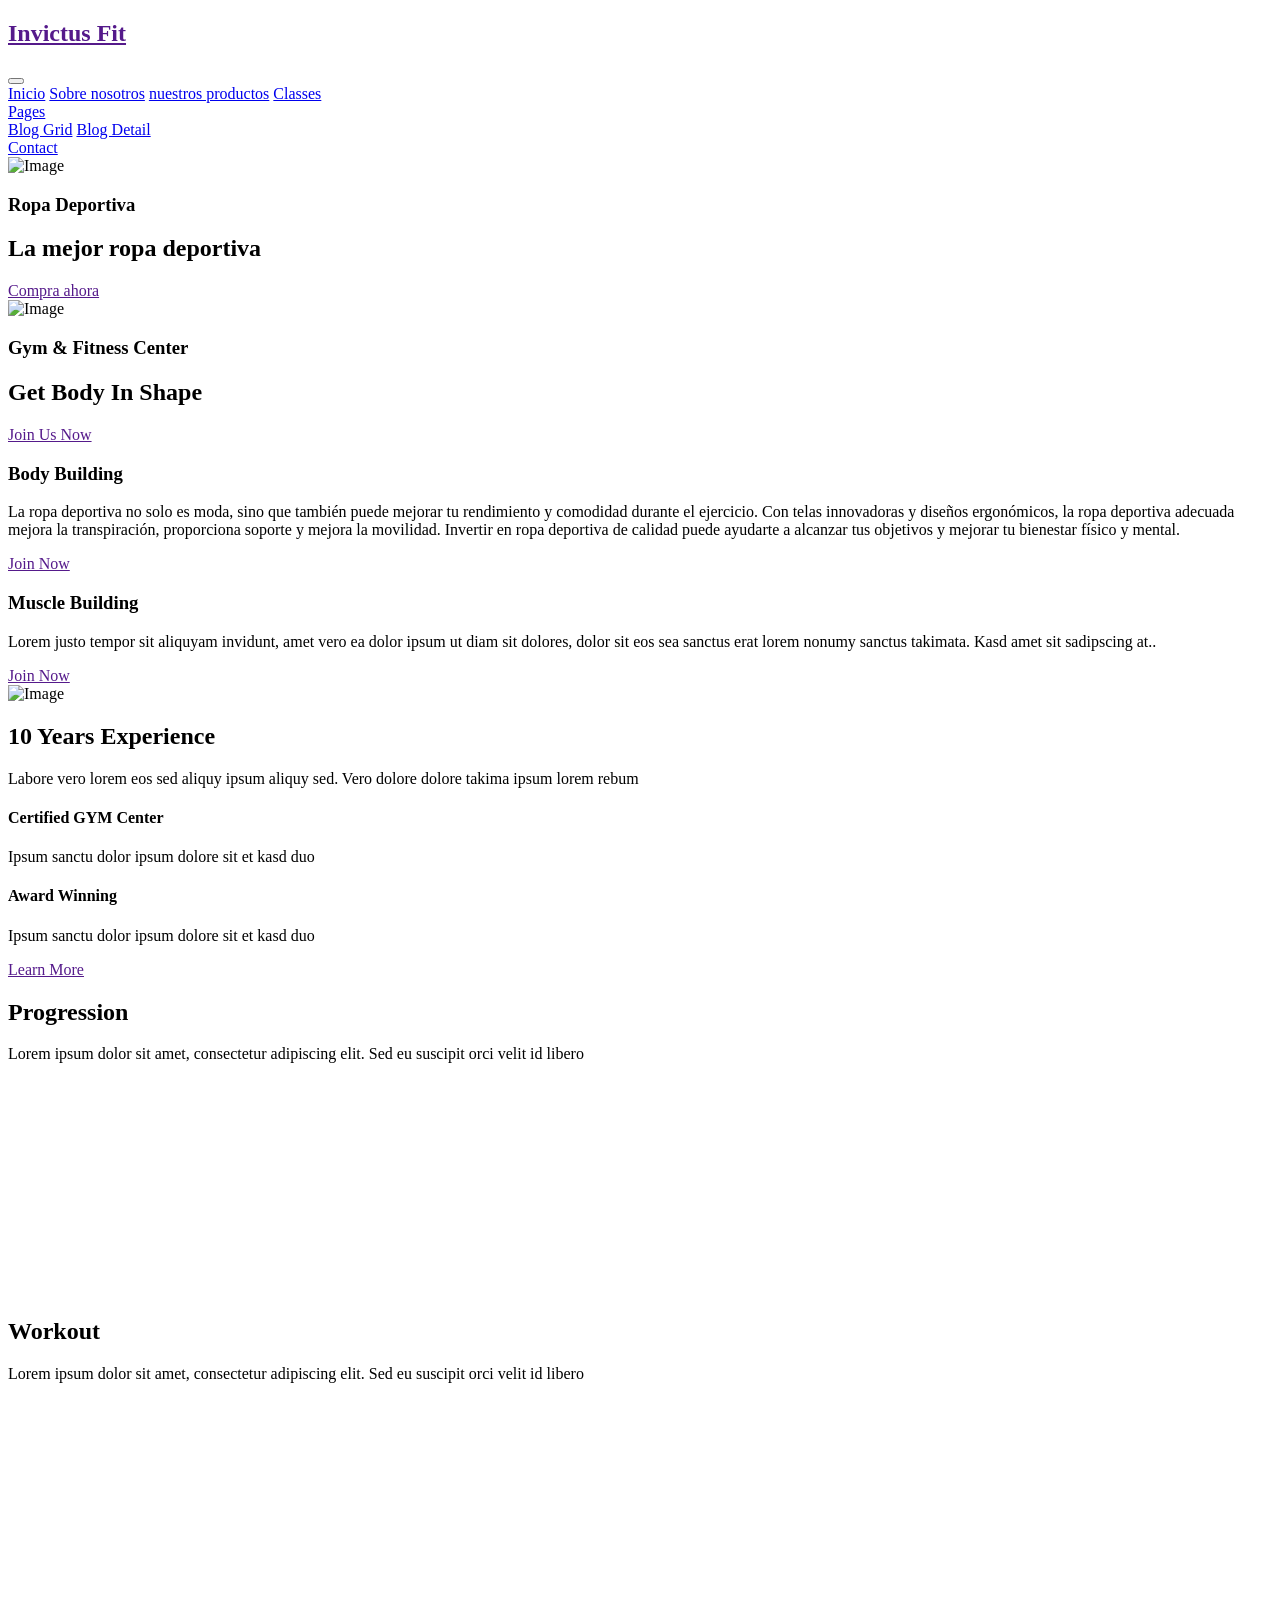
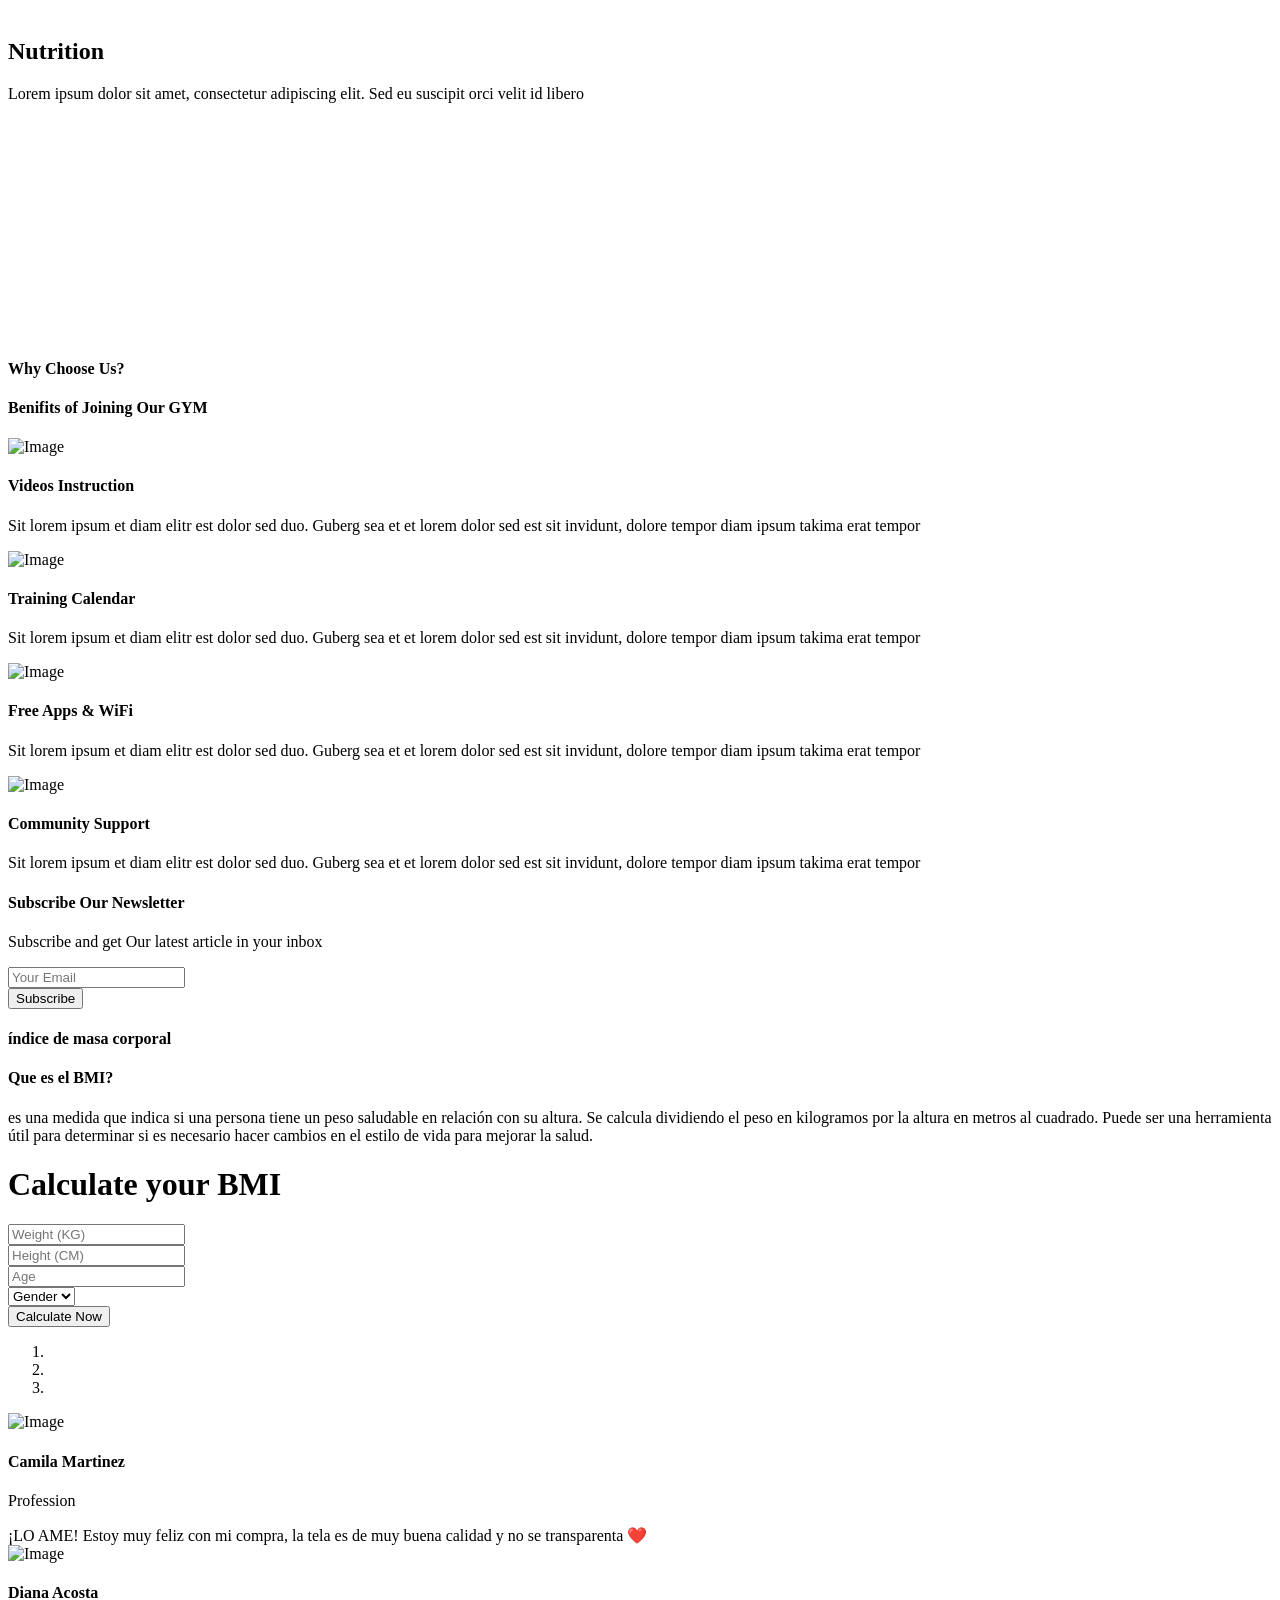
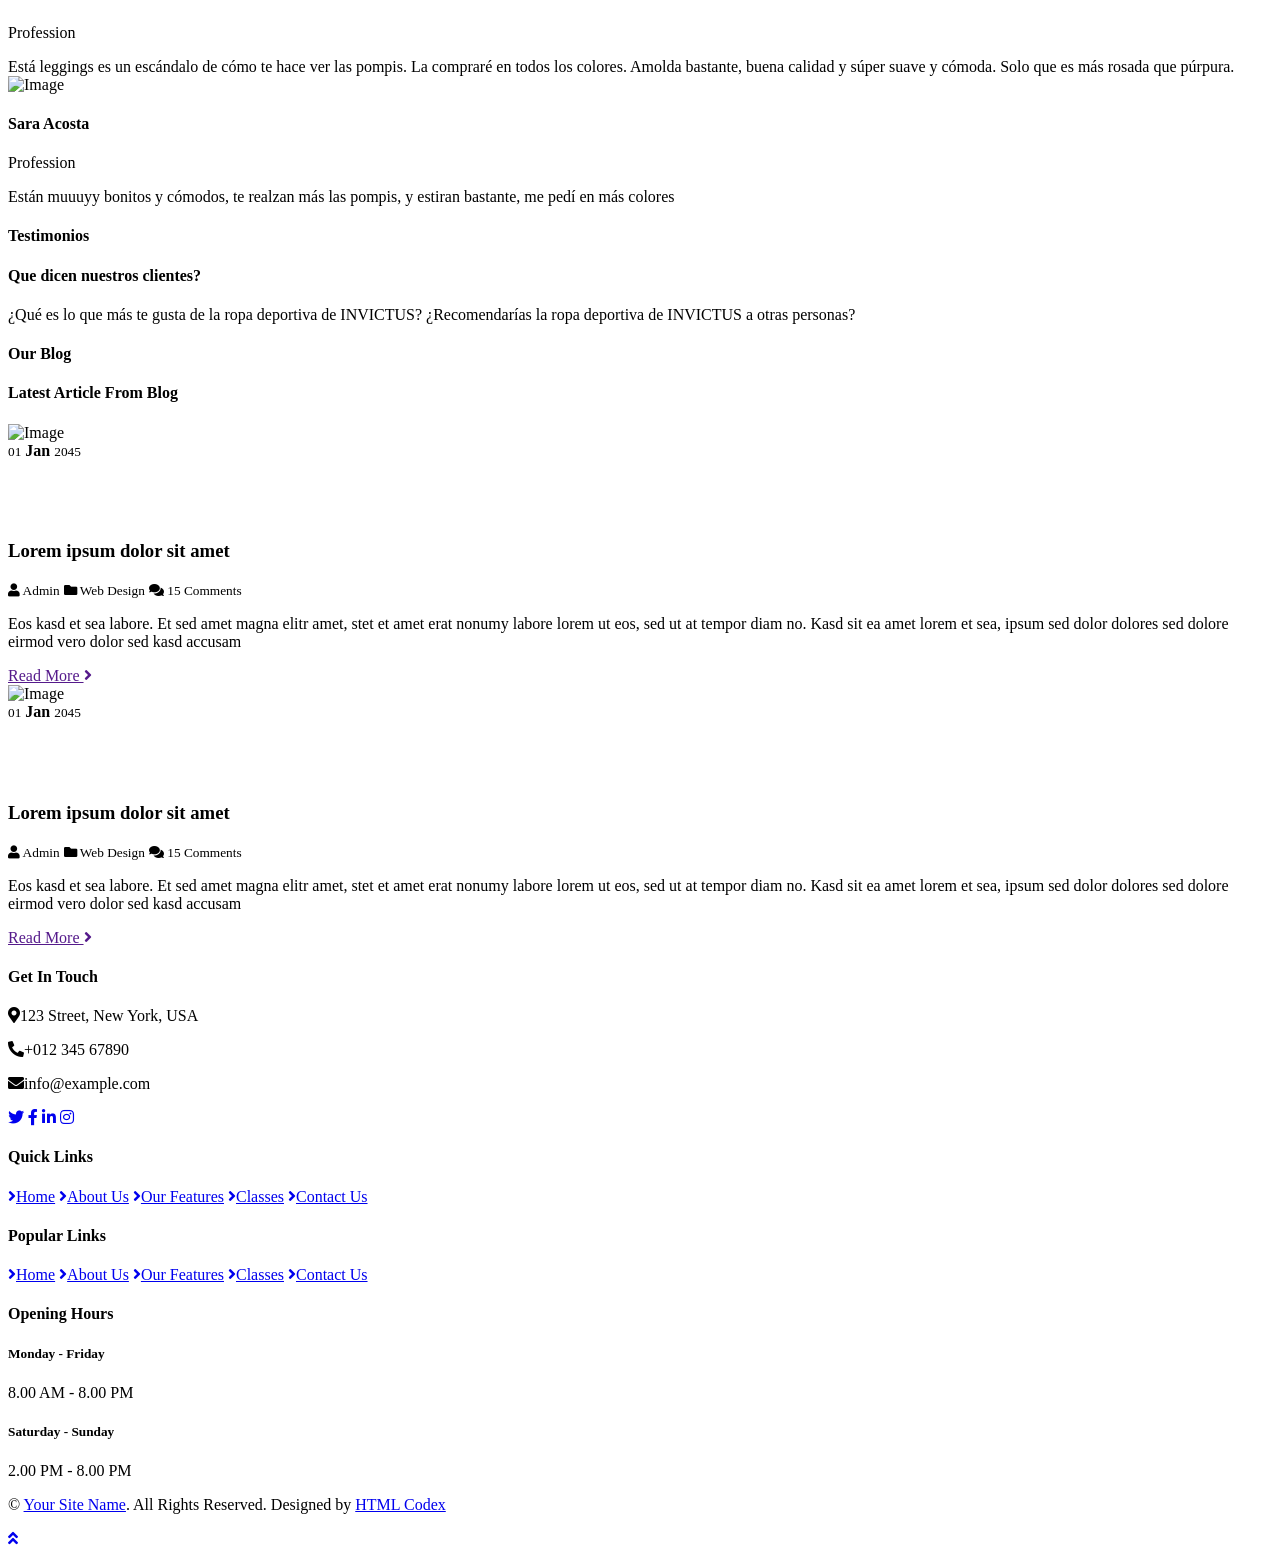
==== index.html @ 7966ccac "Add files via upload" ====
<!DOCTYPE html>
<html lang="en">

<head>
    <meta charset="utf-8">
    <title>Invictus  - Ropa deportiva</title>
    <meta content="width=device-width, initial-scale=1.0" name="viewport">
    <meta content="Free Website Template" name="keywords">
    <meta content="Free Website Template" name="description">

    <!-- Favicon -->
    <link href="img/favicon.ico" rel="icon">

    <!-- Font Awesome -->
    <link href="https://cdnjs.cloudflare.com/ajax/libs/font-awesome/5.10.0/css/all.min.css" rel="stylesheet">

    <!-- Flaticon Font -->
    <link href="lib/flaticon/font/flaticon.css" rel="stylesheet">

    <!-- Customized Bootstrap Stylesheet -->
    <link href="css/style.min.css" rel="stylesheet">
</head>

<body class="bg-white">
    <!-- Navbar Start -->
    <div class="container-fluid p-0 nav-bar">
        <nav class="navbar navbar-expand-lg bg-none navbar-dark py-3">
            <a href="" class="navbar-brand">
                <h1 class="m-0 display-4 font-weight-bold text-uppercase text-white">Invictus Fit</h1>
            </a>
            <button type="button" class="navbar-toggler" data-toggle="collapse" data-target="#navbarCollapse">
                <span class="navbar-toggler-icon"></span>
            </button>
            <div class="collapse navbar-collapse justify-content-between" id="navbarCollapse">
                <div class="navbar-nav ml-auto p-4 bg-secondary">
                    <a href="index.html" class="nav-item nav-link active">Inicio</a>
                    <a href="about.html" class="nav-item nav-link">Sobre nosotros</a>
                    <a href="feature.html" class="nav-item nav-link">nuestros productos</a>
                    <a href="class.html" class="nav-item nav-link">Classes</a>
                    <div class="nav-item dropdown">
                        <a href="#" class="nav-link dropdown-toggle" data-toggle="dropdown">Pages</a>
                        <div class="dropdown-menu text-capitalize">
                            <a href="blog.html" class="dropdown-item">Blog Grid</a>
                            <a href="single.html" class="dropdown-item">Blog Detail</a>
                        </div>
                    </div>
                    <a href="contact.html" class="nav-item nav-link">Contact</a>
                </div>
            </div>
        </nav>
    </div>
    <!-- Navbar End -->

    <!-- Carousel Start -->
    <div class="container-fluid p-0">
        <div id="blog-carousel" class="carousel slide" data-ride="carousel">
            <div class="carousel-inner">
                <div class="carousel-item active">
                    <img class="w-100" src="img/carousel-1.jpg" alt="Image">
                    <div class="carousel-caption d-flex flex-column align-items-center justify-content-center">
                        <h3 class="text-primary text-capitalize m-0">Ropa Deportiva</h3>
                        <h2 class="display-2 m-0 mt-2 mt-md-4 text-white font-weight-bold text-capitalize">La mejor ropa deportiva</h2>
                        <a href="" class="btn btn-lg btn-outline-light mt-3 mt-md-5 py-md-3 px-md-5">Compra ahora</a>
                    </div>
                </div>
                <div class="carousel-item">
                    <img class="w-100" src="img/carousel-2.jpg" alt="Image">
                    <div class="carousel-caption d-flex flex-column align-items-center justify-content-center">
                        <h3 class="text-primary text-capitalize m-0">Gym & Fitness Center</h3>
                        <h2 class="display-2 m-0 mt-2 mt-md-4 text-white font-weight-bold text-capitalize">Get Body In Shape</h2>
                        <a href="" class="btn btn-lg btn-outline-light mt-3 mt-md-5 py-md-3 px-md-5">Join Us Now</a>
                    </div>
                </div>
            </div>
            <a class="carousel-control-prev" href="#blog-carousel" data-slide="prev">
                <span class="carousel-control-prev-icon"></span>
            </a>
            <a class="carousel-control-next" href="#blog-carousel" data-slide="next">
                <span class="carousel-control-next-icon"></span>
            </a>
        </div>
    </div>
    <!-- Carousel End -->


    <!-- Gym Class Start -->
    <div class="container gym-class mb-5">
        <div class="row px-3">
            <div class="col-md-6 p-0">
                <div class="gym-class-box d-flex flex-column align-items-end justify-content-center bg-primary text-right text-white py-5 px-5">
                    <i class="flaticon-six-pack"></i>
                    <h3 class="display-4 mb-3 text-white font-weight-bold">Body Building</h3>
                    <p>
                        La ropa deportiva no solo es moda, sino que también puede mejorar tu rendimiento y comodidad durante el ejercicio. Con telas innovadoras y diseños ergonómicos, la ropa deportiva adecuada mejora la transpiración, proporciona soporte y mejora la movilidad. Invertir en ropa deportiva de calidad puede ayudarte a alcanzar tus objetivos y mejorar tu bienestar físico y mental.
                    </p>
                    <a href="" class="btn btn-lg btn-outline-light mt-4 px-4">Join Now</a>
                </div>
            </div>
            <div class="col-md-6 p-0">
                <div class="gym-class-box d-flex flex-column align-items-start justify-content-center bg-secondary text-left text-white py-5 px-5">
                    <i class="flaticon-bodybuilding"></i>
                    <h3 class="display-4 mb-3 text-white font-weight-bold">Muscle Building</h3>
                    <p>
                        Lorem justo tempor sit aliquyam invidunt, amet vero ea dolor ipsum ut diam sit dolores, dolor
                        sit eos sea sanctus erat lorem nonumy sanctus takimata. Kasd amet sit sadipscing at..
                    </p>
                    <a href="" class="btn btn-lg btn-outline-light mt-4 px-4">Join Now</a>
                </div>
            </div>
        </div>
    </div>
    <!-- Gym Class End -->


    <!-- About Start -->
    <div class="container py-5">
        <div class="row align-items-center">
            <div class="col-lg-6">
                <img class="img-fluid mb-4 mb-lg-0" src="img/about.jpg" alt="Image">
            </div>
            <div class="col-lg-6">
                <h2 class="display-4 font-weight-bold mb-4">10 Years Experience</h2>
                <p>Labore vero lorem eos sed aliquy ipsum aliquy sed. Vero dolore dolore takima ipsum lorem rebum</p>
                <div class="row py-2">
                    <div class="col-sm-6">
                        <i class="flaticon-barbell display-2 text-primary"></i>
                        <h4 class="font-weight-bold">Certified GYM Center</h4>
                        <p>Ipsum sanctu dolor ipsum dolore sit et kasd duo</p>
                    </div>
                    <div class="col-sm-6">
                        <i class="flaticon-medal display-2 text-primary"></i>
                        <h4 class="font-weight-bold">Award Winning</h4>
                        <p>Ipsum sanctu dolor ipsum dolore sit et kasd duo</p>
                    </div>
                </div>
                <a href="" class="btn btn-lg px-4 btn-outline-primary">Learn More</a>
            </div>
        </div>
    </div>
    <!-- About End -->


    <!-- Features Start -->
    <div class="container-fluid my-5">
        <div class="row">
            <div class="col-lg-4 p-0">
                <div class="d-flex align-items-center bg-secondary text-white px-5" style="min-height: 300px;">
                    <i class="flaticon-training display-3 text-primary mr-3"></i>
                    <div class="">
                        <h2 class="text-white mb-3">Progression</h2>
                        <p>Lorem ipsum dolor sit amet, consectetur adipiscing elit. Sed eu suscipit orci velit id libero
                        </p>
                    </div>
                </div>
            </div>
            <div class="col-lg-4 p-0">
                <div class="d-flex align-items-center bg-primary text-white px-5" style="min-height: 300px;">
                    <i class="flaticon-weightlifting display-3 text-secondary mr-3"></i>
                    <div class="">
                        <h2 class="text-white mb-3">Workout</h2>
                        <p>Lorem ipsum dolor sit amet, consectetur adipiscing elit. Sed eu suscipit orci velit id libero
                        </p>
                    </div>
                </div>
            </div>
            <div class="col-lg-4 p-0">
                <div class="d-flex align-items-center bg-secondary text-white px-5" style="min-height: 300px;">
                    <i class="flaticon-treadmill display-3 text-primary mr-3"></i>
                    <div class="">
                        <h2 class="text-white mb-3">Nutrition</h2>
                        <p>Lorem ipsum dolor sit amet, consectetur adipiscing elit. Sed eu suscipit orci velit id libero
                        </p>
                    </div>
                </div>
            </div>
        </div>
    </div>
    <!-- Features End -->


    <!-- GYM Feature Start -->
    <div class="container feature pt-5">
        <div class="d-flex flex-column text-center mb-5">
            <h4 class="text-primary font-weight-bold">Why Choose Us?</h4>
            <h4 class="display-4 font-weight-bold">Benifits of Joining Our GYM</h4>
        </div>
        <div class="row">
            <div class="col-md-6 mb-5">
                <div class="row align-items-center">
                    <div class="col-sm-5">
                        <img class="img-fluid mb-3 mb-sm-0" src="img/feature-1.jpg" alt="Image">
                        <i class="flaticon-barbell"></i>
                    </div>
                    <div class="col-sm-7">
                        <h4 class="font-weight-bold">Videos Instruction</h4>
                        <p>Sit lorem ipsum et diam elitr est dolor sed duo. Guberg sea et et lorem dolor sed est sit invidunt, dolore tempor diam ipsum takima  erat tempor</p>
                    </div>
                </div>
            </div>
            <div class="col-md-6 mb-5">
                <div class="row align-items-center">
                    <div class="col-sm-5">
                        <img class="img-fluid mb-3 mb-sm-0" src="img/feature-2.jpg" alt="Image">
                        <i class="flaticon-training"></i>
                    </div>
                    <div class="col-sm-7">
                        <h4 class="font-weight-bold">Training Calendar</h4>
                        <p>Sit lorem ipsum et diam elitr est dolor sed duo. Guberg sea et et lorem dolor sed est sit invidunt, dolore tempor diam ipsum takima  erat tempor</p>
                    </div>
                </div>
            </div>
            <div class="col-md-6 mb-5">
                <div class="row align-items-center">
                    <div class="col-sm-5">
                        <img class="img-fluid mb-3 mb-sm-0" src="img/feature-3.jpg" alt="Image">
                        <i class="flaticon-trends"></i>
                    </div>
                    <div class="col-sm-7">
                        <h4 class="font-weight-bold">Free Apps & WiFi</h4>
                        <p>Sit lorem ipsum et diam elitr est dolor sed duo. Guberg sea et et lorem dolor sed est sit invidunt, dolore tempor diam ipsum takima  erat tempor</p>
                    </div>
                </div>
            </div>
            <div class="col-md-6 mb-5">
                <div class="row align-items-center">
                    <div class="col-sm-5">
                        <img class="img-fluid mb-3 mb-sm-0" src="img/feature-4.jpg" alt="Image">
                        <i class="flaticon-support"></i>
                    </div>
                    <div class="col-sm-7">
                        <h4 class="font-weight-bold">Community Support</h4>
                        <p>Sit lorem ipsum et diam elitr est dolor sed duo. Guberg sea et et lorem dolor sed est sit invidunt, dolore tempor diam ipsum takima  erat tempor</p>
                    </div>
                </div>
            </div>
        </div>
    </div>
    <!-- GYM Feature End -->


    <!-- Subscribe Start -->
    <div class="subscribe container-fluid my-5 py-5 text-center">
        <h4 class="display-4 text-white font-weight-bold mt-5 mb-3">Subscribe Our Newsletter</h4>
        <p class="text-white mb-4">Subscribe and get Our latest article in your inbox</p>
        <form class="form-inline justify-content-center mb-5">
            <div class="input-group">
                <input type="text" class="form-control-lg" placeholder="Your Email">
                <div class="input-group-append">
                    <button class="btn btn-primary" type="submit">Subscribe</button>
                </div>
            </div>
        </form>
    </div>
    <!-- Subscribe End -->

    <!-- BMI Calculation Start -->
    <div class="container-fluid position-relative bmi my-5">
        <div class="container">
            <div class="row px-3 align-items-center">
                <div class="col-md-6">
                    <div class="pr-md-3 d-none d-md-block">
                        <h4 class="text-primary">índice de masa corporal</h4>
                        <h4 class="display-4 text-white font-weight-bold mb-4">Que es el BMI?</h4>
                        <p class="m-0 text-white">es una medida que indica si una persona tiene un peso saludable en relación con su altura. Se calcula dividiendo el peso en kilogramos por la altura en metros al cuadrado. Puede ser una herramienta útil para determinar si es necesario hacer cambios en el estilo de vida para mejorar la salud.</p>
                    </div>
                </div>
                <div class="col-md-6 bg-secondary py-5">
                    <div class="py-5 px-3">
                        <h1 class="mb-4 text-white">Calculate your BMI</h1>
                        <form>
                            <div class="form-row">
                                <div class="col form-group">
                                    <input type="text" class="form-control form-control-lg bg-dark text-white" placeholder="Weight (KG)">
                                </div>
                                <div class="col form-group">
                                    <input type="text" class="form-control form-control-lg bg-dark text-white" placeholder="Height (CM)">
                                </div>
                            </div>
                            <div class="form-row">
                                <div class="col form-group">
                                    <input type="text" class="form-control form-control-lg bg-dark text-white" placeholder="Age">
                                </div>
                                <div class="col form-group">
                                    <select class="custom-select custom-select-lg bg-dark text-muted">
                                        <option>Gender</option>
                                        <option>Mal</option>
                                        <option>Female</option>
                                    </select>
                                </div>
                            </div>
                            <div class="form-row">
                                <div class="col">
                                    <input type="button" class="btn btn-lg btn-block btn-dark border-light"
                                        value="Calculate Now">
                                </div>
                            </div>
                        </form>
                    </div>
                </div>
            </div>
        </div>
    </div>
    <!-- BMI Calculation End -->

    <!-- Testimonial Start -->
    <div class="container-fluid position-relative testimonial my-5">
        <div class="container">
            <div class="row px-3 align-items-center">
                <div class="col-md-6 bg-secondary">
                    <div class="d-flex align-items-center px-3" style="min-height: 450px;">
                        <div id="carouselId" class="carousel slide" data-ride="carousel">
                            <ol class="carousel-indicators">
                                <li data-target="#carouselId" data-slide-to="0" class="active"></li>
                                <li data-target="#carouselId" data-slide-to="1"></li>
                                <li data-target="#carouselId" data-slide-to="2"></li>
                            </ol>
                            <div class="carousel-inner" role="listbox">
                                <div class="carousel-item active">
                                    <div class="d-flex align-items-center mb-4 text-white">
                                        <img width="80" height="80" class="rounded-circle bg-dark p-2" src="img/testimonial-1.jpg" alt="Image">
                                        <div class="pl-4">
                                            <h4 class="text-primary">Camila Martinez</h4>
                                            <p class="m-0">Profession</p>
                                        </div>
                                    </div>
                                    <div class="testimonial-text position-relative border bg-dark text-white mb-5 p-4">
                                        ¡LO AME! Estoy muy feliz con mi compra, la tela es de muy buena calidad y no se transparenta ❤️
                                    </div>
                                </div>
                                <div class="carousel-item">
                                    <div class="d-flex align-items-center mb-4 text-white">
                                        <img width="80" height="80" class="rounded-circle bg-dark p-2" src="img/testimonial-2.jpg" alt="Image">
                                        <div class="pl-4">
                                            <h4 class="text-primary">Diana Acosta</h4>
                                            <p class="m-0">Profession</p>
                                        </div>
                                    </div>
                                    <div class="testimonial-text position-relative border bg-dark text-white mb-5 p-4">
                                        Está leggings es un escándalo de cómo te hace ver las pompis. La compraré en todos los colores. Amolda bastante, buena calidad y súper suave y cómoda. Solo que es más rosada que púrpura.                                    </div>
                                </div>
                                <div class="carousel-item">
                                    <div class="d-flex align-items-center mb-4 text-white">
                                        <img width="80" height="80" class="rounded-circle bg-dark p-2" src="img/testimonial-3.jpg" alt="Image">
                                        <div class="pl-4">
                                            <h4 class="text-primary">Sara Acosta</h4>
                                            <p class="m-0">Profession</p>
                                        </div>
                                    </div>
                                    <div class="testimonial-text position-relative border bg-dark text-white mb-5 p-4">
                                        Están muuuyy bonitos y cómodos, te realzan más las pompis, y estiran bastante, me pedí en más colores                                    </div>
                                </div>
                            </div>
                        </div>
                    </div>
                </div>
                <div class="col-md-6">
                    <div class="pl-md-3 d-none d-md-block">
                        <h4 class="text-primary">Testimonios</h4>
                        <h4 class="display-4 mb-4 text-white font-weight-bold">Que dicen nuestros clientes?</h4>
                        <p class="m-0 text-white">¿Qué es lo que más te gusta de la ropa deportiva de INVICTUS?
                            ¿Recomendarías la ropa deportiva de INVICTUS a otras personas? </p>
                    </div>
                </div>
            </div>
        </div>
    </div>
    <!-- Testimonial End -->


    <!-- Blog Start -->
    <div class="container pt-5">
        <div class="d-flex flex-column text-center mb-5">
            <h4 class="text-primary font-weight-bold">Our Blog</h4>
            <h4 class="display-4 font-weight-bold">Latest Article From Blog</h4>
        </div>
        <div class="row">
            <div class="col-lg-6 mb-5 blog-item">
                <img class="img-fluid mb-4" src="img/blog-1.jpg" alt="Image">
                <div class="d-flex align-items-center mb-4">
                    <div class="d-flex flex-column align-items-center justify-content-center rounded-circle bg-primary text-white" style="width: 80px; height: 80px;">
                        <small>01</small>
                        <strong class="text-uppercase m-0 text-white">Jan</strong>
                        <small>2045</small>
                    </div>
                    <div class="pl-3">
                        <h3 class="font-weight-bold">Lorem ipsum dolor sit amet</h3>
                        <div class="d-flex">
                            <small class="mr-2 text-muted"><i class="fa fa-user"></i> Admin</small>
                            <small class="mr-2 text-muted"><i class="fa fa-folder"></i> Web Design</small>
                            <small class="mr-2 text-muted"><i class="fa fa-comments"></i> 15 Comments</small>
                        </div>
                    </div>
                </div>
                <p>Eos kasd et sea labore. Et sed amet magna elitr amet, stet et amet erat nonumy labore lorem ut eos, sed ut at tempor diam no. Kasd sit ea amet lorem et sea, ipsum sed dolor dolores sed dolore eirmod vero dolor sed kasd accusam</p>
                <a class="btn btn-outline-primary mt-2 px-3" href="">Read More <i class="fa fa-angle-right"></i></a>
            </div>
            <div class="col-lg-6 mb-5 blog-item">
                <img class="img-fluid mb-4" src="img/blog-2.jpg" alt="Image">
                <div class="d-flex align-items-center mb-4">
                    <div class="d-flex flex-column align-items-center justify-content-center rounded-circle bg-primary text-white" style="width: 80px; height: 80px;">
                        <small>01</small>
                        <strong class="text-uppercase m-0 text-white">Jan</strong>
                        <small>2045</small>
                    </div>
                    <div class="pl-3">
                        <h3 class="font-weight-bold">Lorem ipsum dolor sit amet</h3>
                        <div class="d-flex">
                            <small class="mr-2 text-muted"><i class="fa fa-user"></i> Admin</small>
                            <small class="mr-2 text-muted"><i class="fa fa-folder"></i> Web Design</small>
                            <small class="mr-2 text-muted"><i class="fa fa-comments"></i> 15 Comments</small>
                        </div>
                    </div>
                </div>
                <p>Eos kasd et sea labore. Et sed amet magna elitr amet, stet et amet erat nonumy labore lorem ut eos, sed ut at tempor diam no. Kasd sit ea amet lorem et sea, ipsum sed dolor dolores sed dolore eirmod vero dolor sed kasd accusam</p>
                <a class="btn btn-outline-primary mt-2 px-3" href="">Read More <i class="fa fa-angle-right"></i></a>
            </div>
        </div>
    </div>
    <!-- Blog End -->


    <!-- Footer Start -->
    <div class="footer container-fluid mt-5 py-5 px-sm-3 px-md-5 text-white">
        <div class="row pt-5">
            <div class="col-lg-3 col-md-6 mb-5">
                <h4 class="text-primary mb-4">Get In Touch</h4>
                <p><i class="fa fa-map-marker-alt mr-2"></i>123 Street, New York, USA</p>
                <p><i class="fa fa-phone-alt mr-2"></i>+012 345 67890</p>
                <p><i class="fa fa-envelope mr-2"></i>info@example.com</p>
                <div class="d-flex justify-content-start mt-4">
                    <a class="btn btn-outline-light rounded-circle text-center mr-2 px-0" style="width: 40px; height: 40px;" href="#"><i class="fab fa-twitter"></i></a>
                    <a class="btn btn-outline-light rounded-circle text-center mr-2 px-0" style="width: 40px; height: 40px;" href="#"><i class="fab fa-facebook-f"></i></a>
                    <a class="btn btn-outline-light rounded-circle text-center mr-2 px-0" style="width: 40px; height: 40px;" href="#"><i class="fab fa-linkedin-in"></i></a>
                    <a class="btn btn-outline-light rounded-circle text-center mr-2 px-0" style="width: 40px; height: 40px;" href="#"><i class="fab fa-instagram"></i></a>
                </div>
            </div>
            <div class="col-lg-3 col-md-6 mb-5">
                <h4 class="text-primary mb-4">Quick Links</h4>
                <div class="d-flex flex-column justify-content-start">
                    <a class="text-white mb-2" href="#"><i class="fa fa-angle-right mr-2"></i>Home</a>
                    <a class="text-white mb-2" href="#"><i class="fa fa-angle-right mr-2"></i>About Us</a>
                    <a class="text-white mb-2" href="#"><i class="fa fa-angle-right mr-2"></i>Our Features</a>
                    <a class="text-white mb-2" href="#"><i class="fa fa-angle-right mr-2"></i>Classes</a>
                    <a class="text-white" href="#"><i class="fa fa-angle-right mr-2"></i>Contact Us</a>
                </div>
            </div>
            <div class="col-lg-3 col-md-6 mb-5">
                <h4 class="text-primary mb-4">Popular Links</h4>
                <div class="d-flex flex-column justify-content-start">
                    <a class="text-white mb-2" href="#"><i class="fa fa-angle-right mr-2"></i>Home</a>
                    <a class="text-white mb-2" href="#"><i class="fa fa-angle-right mr-2"></i>About Us</a>
                    <a class="text-white mb-2" href="#"><i class="fa fa-angle-right mr-2"></i>Our Features</a>
                    <a class="text-white mb-2" href="#"><i class="fa fa-angle-right mr-2"></i>Classes</a>
                    <a class="text-white" href="#"><i class="fa fa-angle-right mr-2"></i>Contact Us</a>
                </div>
            </div>
            <div class="col-lg-3 col-md-6 mb-5">
                <h4 class="text-primary mb-4">Opening Hours</h4>
                <h5 class="text-white">Monday - Friday</h5>
                <p>8.00 AM - 8.00 PM</p>
                <h5 class="text-white">Saturday - Sunday</h5>
                <p>2.00 PM - 8.00 PM</p>
            </div>
        </div>
        <div class="container border-top border-dark pt-5">
            <p class="m-0 text-center text-white">
                &copy; <a class="text-white font-weight-bold" href="#">Your Site Name</a>. All Rights Reserved. Designed by
                <a class="text-white font-weight-bold" href="https://htmlcodex.com">HTML Codex</a>
            </p>
        </div>
    </div>
    <!-- Footer End -->


    <!-- Back to Top -->
    <a href="#" class="btn btn-outline-primary back-to-top"><i class="fa fa-angle-double-up"></i></a>


    <!-- JavaScript Libraries -->
    <script src="https://code.jquery.com/jquery-3.4.1.min.js"></script>
    <script src="https://stackpath.bootstrapcdn.com/bootstrap/4.4.1/js/bootstrap.bundle.min.js"></script>
    <script src="lib/easing/easing.min.js"></script>
    <script src="lib/waypoints/waypoints.min.js"></script>

    <!-- Contact Javascript File -->
    <script src="mail/jqBootstrapValidation.min.js"></script>
    <script src="mail/contact.js"></script>

    <!-- Template Javascript -->
    <script src="js/main.js"></script>
</body>

</html>
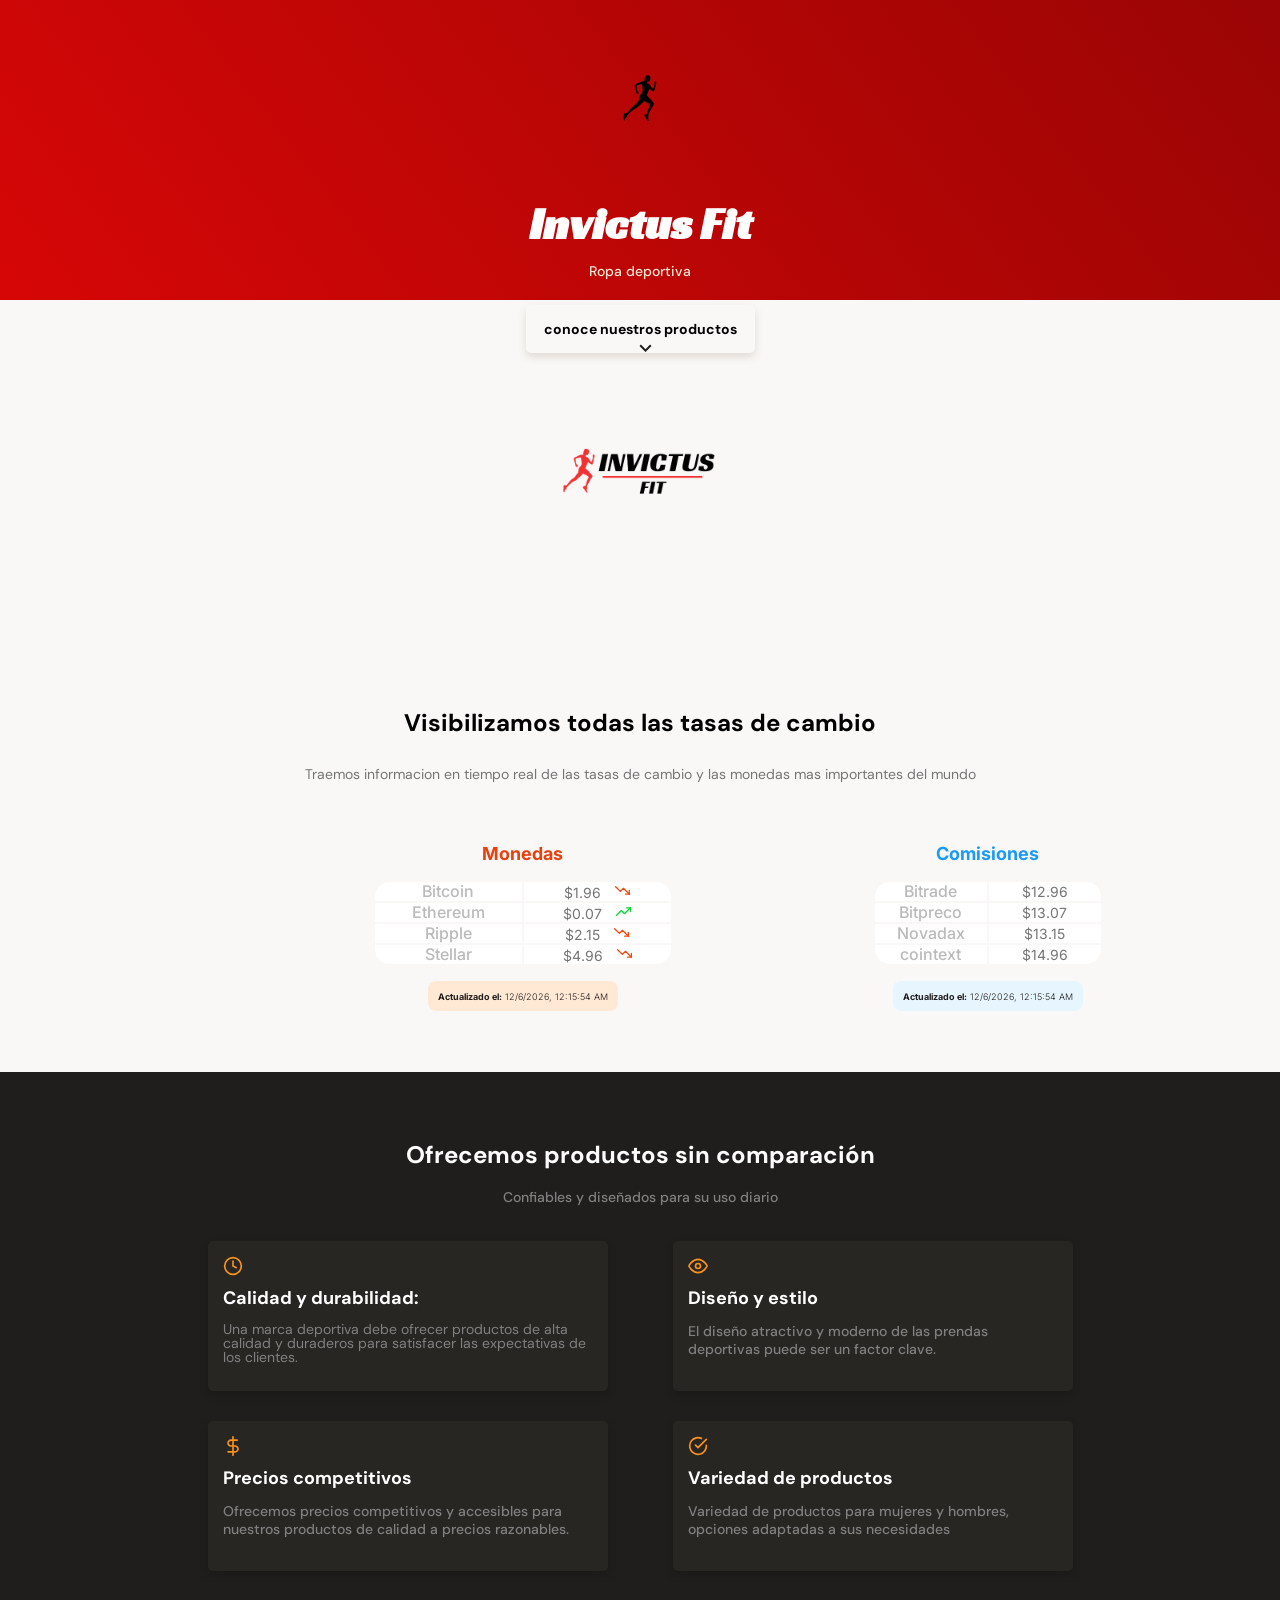
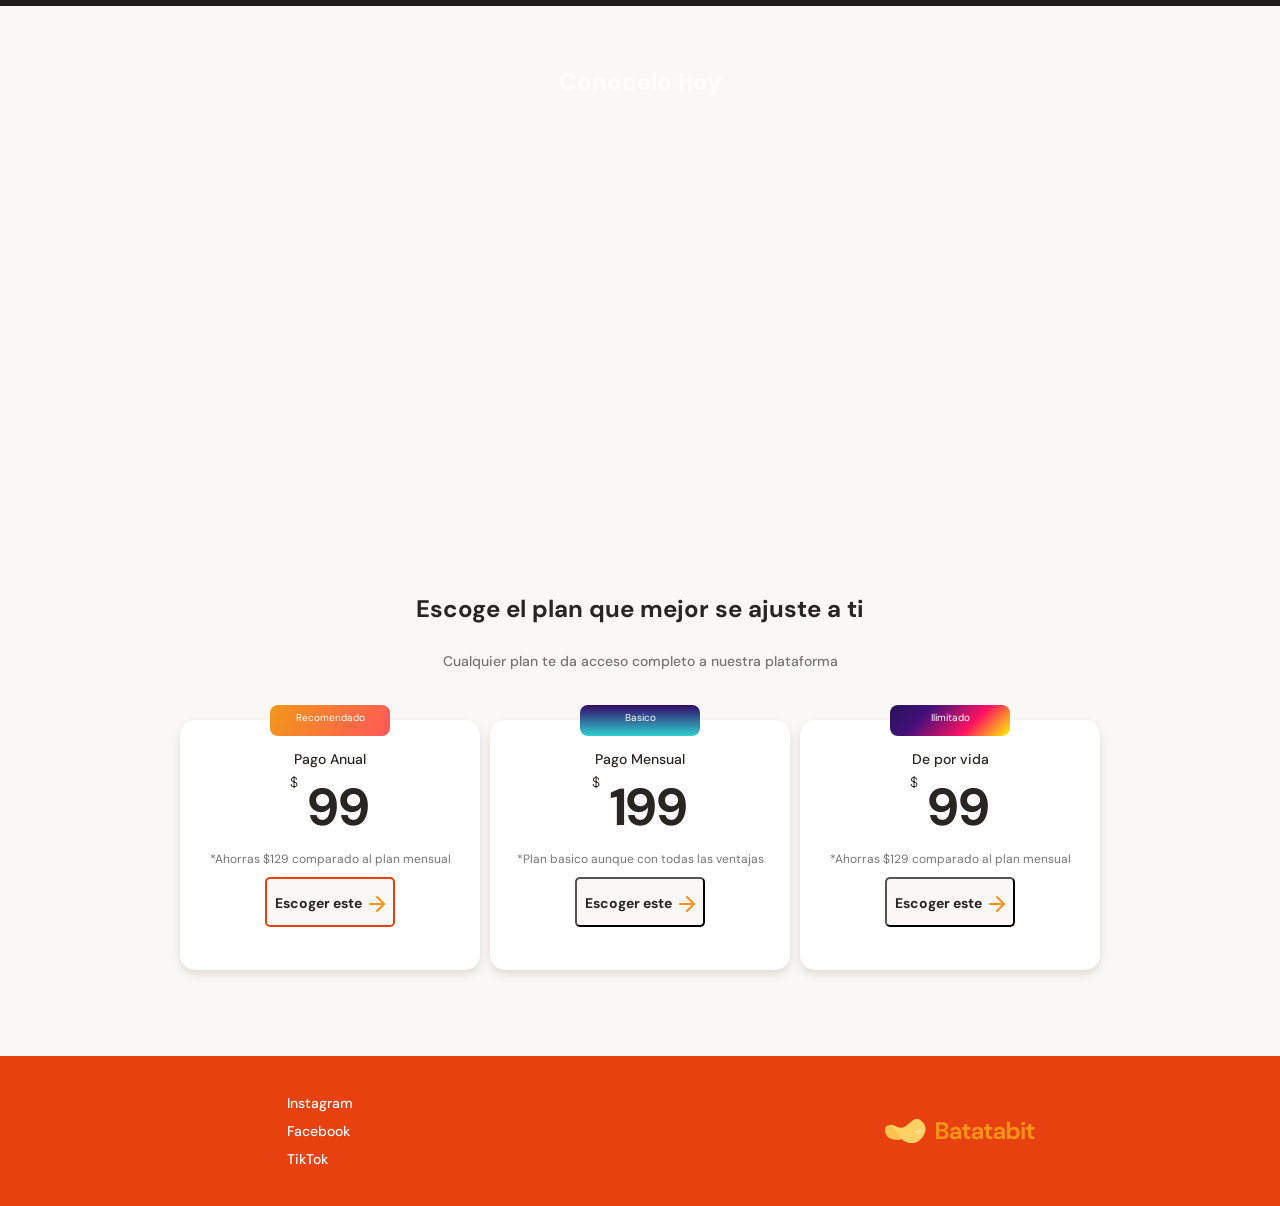
==== commit 0c745cf1: "Add files via upload" ====
--- a/index.html
+++ b/index.html
@@ -1,493 +1,183 @@
 <!DOCTYPE html>
 <html lang="en">
-
 <head>
-    <meta charset="utf-8">
-    <title>Invictus  - Ropa deportiva</title>
-    <meta content="width=device-width, initial-scale=1.0" name="viewport">
-    <meta content="Free Website Template" name="keywords">
-    <meta content="Free Website Template" name="description">
-
-    <!-- Favicon -->
-    <link href="img/favicon.ico" rel="icon">
-
-    <!-- Font Awesome -->
-    <link href="https://cdnjs.cloudflare.com/ajax/libs/font-awesome/5.10.0/css/all.min.css" rel="stylesheet">
-
-    <!-- Flaticon Font -->
-    <link href="lib/flaticon/font/flaticon.css" rel="stylesheet">
-
-    <!-- Customized Bootstrap Stylesheet -->
-    <link href="css/style.min.css" rel="stylesheet">
+    <meta charset="UTF-8">
+    <meta http-equiv="X-UA-Compatible" content="IE=edge">
+    <meta name="viewport" content="width=device-width, initial-scale=1.0">
+    <title>Document</title>
 </head>
-
-<body class="bg-white">
-    <!-- Navbar Start -->
-    <div class="container-fluid p-0 nav-bar">
-        <nav class="navbar navbar-expand-lg bg-none navbar-dark py-3">
-            <a href="" class="navbar-brand">
-                <h1 class="m-0 display-4 font-weight-bold text-uppercase text-white">Invictus Fit</h1>
-            </a>
-            <button type="button" class="navbar-toggler" data-toggle="collapse" data-target="#navbarCollapse">
-                <span class="navbar-toggler-icon"></span>
-            </button>
-            <div class="collapse navbar-collapse justify-content-between" id="navbarCollapse">
-                <div class="navbar-nav ml-auto p-4 bg-secondary">
-                    <a href="index.html" class="nav-item nav-link active">Inicio</a>
-                    <a href="about.html" class="nav-item nav-link">Sobre nosotros</a>
-                    <a href="feature.html" class="nav-item nav-link">nuestros productos</a>
-                    <a href="class.html" class="nav-item nav-link">Classes</a>
-                    <div class="nav-item dropdown">
-                        <a href="#" class="nav-link dropdown-toggle" data-toggle="dropdown">Pages</a>
-                        <div class="dropdown-menu text-capitalize">
-                            <a href="blog.html" class="dropdown-item">Blog Grid</a>
-                            <a href="single.html" class="dropdown-item">Blog Detail</a>
+<link rel="preconnect" href="https://fonts.googleapis.com">
+<link rel="preconnect" href="https://fonts.gstatic.com" crossorigin>
+<link rel="preconnect" href="https://fonts.googleapis.com">
+<link rel="preconnect" href="https://fonts.gstatic.com" crossorigin>
+<link rel="preconnect" href="https://fonts.googleapis.com">
+<link rel="preconnect" href="https://fonts.gstatic.com" crossorigin>
+<link href="https://fonts.googleapis.com/css2?family=Racing+Sans+One&display=swap" rel="stylesheet">
+<link href="https://fonts.googleapis.com/css2?family=DM+Sans:ital,wght@0,500;0,700;1,400&family=Inter:wght@300;500&display=swap" rel="stylesheet">
+<link rel="stylesheet" href="style.css">
+<link rel="stylesheet" href="./css/tablet.css"media= "(min-width:930px)">  
+<body>
+    <header>
+        <img src="./assets/assets/img/Invictuslogo.svg" alt="">
+        <div class="header-title-container">
+            <h1>Invictus Fit</h1>
+            <p>Ropa deportiva</p>
+            <a href="#plans" class="header-button" >conoce nuestros productos <span></span></a>
+        </div>
+    </header>
+    <main>
+        <section class="main-exchange-container">
+            <div class="backgroundImg"></div>
+            <div class="main-exchange-container">
+                <h2>Visibilizamos todas las tasas de cambio</h2>
+                <p>Traemos informacion en tiempo real de las tasas de cambio y las monedas mas importantes del mundo</p>
+            </div>
+            <section class="main-tables-container">
+                <div class="main-currency-table">
+                    <p class="currency-table-title"> <b>Monedas</b> </p>
+                    <div class="currency-table-container">
+                        <table>
+                            <tr>
+                                <td class="table__top-left">Bitcoin</td>
+                                <td class="table__top-right table__right">$1.96 <span class="down"></span></td>
+                            </tr>
+                            <tr>
+                                <td>Ethereum</td>
+                                <td class="table__right">$0.07 <span class="up"></span> </td>
+                            </tr>
+                            <tr>
+                                <td>Ripple</td>
+                                <td class="table__right">$2.15 <span class="down"></span></td>
+                            </tr>
+                            <tr>
+                                <td class="table__bottom-left">Stellar</td>
+                                <td class="table__bottom-right table__right">$4.96 <span class="down"></span></td>
+                            </tr>
+                        </table>
+                    </div>
+                    <div class="currency-table-date">
+                        <p>  <b>Actualizado el:</b>  <script> document.write(new Date().toLocaleString());</script> </p>
+                    </div>
+                </div>
+                <section class="second-tables-container">
+                    <div class="second-currency-table">
+                        <p class="comision-table-title"> <b>Comisiones</b> </p>
+                        <div class="comision-table-container">
+                            <table>
+                                <tr>
+                                    <td class="table2__top-left">Bitrade</td>
+                                    <td class="table2__top-right table2__right">$12.96 <span class="down2"></span></td>
+                                </tr>
+                                <tr>
+                                    <td>Bitpreco</td>
+                                    <td class="table2__right">$13.07 <span class="up2"></span> </td>
+                                </tr>
+                                <tr>
+                                    <td>Novadax</td>
+                                    <td class="table2__right">$13.15 <span class="down2"></span></td>
+                                </tr>
+                                <tr>
+                                    <td class="table2__bottom-left">cointext</td>
+                                    <td class="table2__bottom-right table2__right">$14.96 <span class="down2"></span></td>
+                                </tr>
+                            </table>
+                        </div>
+                        <div class="comision-table-date">
+                            <p>  <b>Actualizado el:</b>  <script> document.write(new Date().toLocaleString());</script> </p>
                         </div>
                     </div>
-                    <a href="contact.html" class="nav-item nav-link">Contact</a>
-                </div>
+                </section>
+            </section>
+
+            
+        </section>
+        <section class="main-product-detail">
+            <span  class="product-detail--batata-logo"></span>
+            <div class="product-details--title">
+                <h2>Ofrecemos productos sin comparación</h2>
+                <p>Confiables y diseñados para su uso diario</p>
             </div>
-        </nav>
-    </div>
-    <!-- Navbar End -->
+            <section class="prouct-cards--container">
+                <article class="product-detail--card">
+                    <span class="clock"></span>
+                    <p class="product--card-title">Calidad y durabilidad:</p>
+                    <p class="product--card-body">Una marca deportiva debe ofrecer productos de alta calidad y duraderos para satisfacer las expectativas de los clientes. </p>
+                </article>
 
-    <!-- Carousel Start -->
-    <div class="container-fluid p-0">
-        <div id="blog-carousel" class="carousel slide" data-ride="carousel">
-            <div class="carousel-inner">
-                <div class="carousel-item active">
-                    <img class="w-100" src="img/carousel-1.jpg" alt="Image">
-                    <div class="carousel-caption d-flex flex-column align-items-center justify-content-center">
-                        <h3 class="text-primary text-capitalize m-0">Ropa Deportiva</h3>
-                        <h2 class="display-2 m-0 mt-2 mt-md-4 text-white font-weight-bold text-capitalize">La mejor ropa deportiva</h2>
-                        <a href="" class="btn btn-lg btn-outline-light mt-3 mt-md-5 py-md-3 px-md-5">Compra ahora</a>
-                    </div>
-                </div>
-                <div class="carousel-item">
-                    <img class="w-100" src="img/carousel-2.jpg" alt="Image">
-                    <div class="carousel-caption d-flex flex-column align-items-center justify-content-center">
-                        <h3 class="text-primary text-capitalize m-0">Gym & Fitness Center</h3>
-                        <h2 class="display-2 m-0 mt-2 mt-md-4 text-white font-weight-bold text-capitalize">Get Body In Shape</h2>
-                        <a href="" class="btn btn-lg btn-outline-light mt-3 mt-md-5 py-md-3 px-md-5">Join Us Now</a>
-                    </div>
-                </div>
-            </div>
-            <a class="carousel-control-prev" href="#blog-carousel" data-slide="prev">
-                <span class="carousel-control-prev-icon"></span>
-            </a>
-            <a class="carousel-control-next" href="#blog-carousel" data-slide="next">
-                <span class="carousel-control-next-icon"></span>
-            </a>
-        </div>
-    </div>
-    <!-- Carousel End -->
+                <article class="product-detail-card">
+                    <span class="icon-card eye"></span>
+                    <h3 class="product-card-title">Diseño y estilo</h3>
+                    <p class="product-card-body">
+                        El diseño atractivo y moderno de las prendas deportivas puede ser un factor clave.
+                    </p>
+                </article>
+                <article class="product-detail-card">
+                    <span class="icon-card dollar"></span>
+                    <h3 class="product-card-title">Precios competitivos</h3>
+                    <p class="product-card-body">
+                        Ofrecemos precios competitivos y accesibles para nuestros productos de calidad a precios razonables.
+                    </p>
+                </article>
+                <article class="product-detail-card">
+                    <span class="icon-card circle"></span>
+                    <h3 class="product-card-title">Variedad de productos</h3>
+                    <p class="product-card-body">
+                        Variedad de productos para mujeres y hombres, opciones adaptadas a sus necesidades
+                    </p>
+            </section>
+        </section>
+        <section class="bitcoin-img-container">
+            <h2>Conocelo hoy</h2>
+        </section>
+        <section id="plans" class="main-plans-container">
+            <div class="plans--title">
+                <h2>Escoge el plan que mejor se ajuste a ti</h2>
+                <p>Cualquier plan te da acceso completo a nuestra plataforma</p>
+            </div>    
+            <section class="plans-container--slider">
+                    <article class="plans-container--card">
+                        <p class="Recomemended">Recomendado</p>
+                        <div class="plan-info-conatiner">
+                            <h3 class="plan-card--title">Pago Anual</h3>
+                            <p class="plan-card--price"> <span>$</span> 99 </p>
+                            <p class="plan-card--saving">*Ahorras $129 comparado al plan mensual</p>
+                            <button class="plan-card--ca">Escoger este <span></span> </button>
+                        </div>
+                    </article>
 
+                    <article class="plans-container--card">
+                        <p class="Basico">Basico</p>
+                        <div class="plan-info-conatiner">
+                            <h3 class="plan-card--title">Pago Mensual</h3>
+                            <p class="plan-card--price"> <span>$</span> 199 </p>
+                            <p class="plan-card--saving">*Plan basico aunque con todas las ventajas</p>
+                            <button class="plan-card--ca2">Escoger este <span></span> </button>
+                        </div>
+                    </article>
 
-    <!-- Gym Class Start -->
-    <div class="container gym-class mb-5">
-        <div class="row px-3">
-            <div class="col-md-6 p-0">
-                <div class="gym-class-box d-flex flex-column align-items-end justify-content-center bg-primary text-right text-white py-5 px-5">
-                    <i class="flaticon-six-pack"></i>
-                    <h3 class="display-4 mb-3 text-white font-weight-bold">Body Building</h3>
-                    <p>
-                        La ropa deportiva no solo es moda, sino que también puede mejorar tu rendimiento y comodidad durante el ejercicio. Con telas innovadoras y diseños ergonómicos, la ropa deportiva adecuada mejora la transpiración, proporciona soporte y mejora la movilidad. Invertir en ropa deportiva de calidad puede ayudarte a alcanzar tus objetivos y mejorar tu bienestar físico y mental.
-                    </p>
-                    <a href="" class="btn btn-lg btn-outline-light mt-4 px-4">Join Now</a>
-                </div>
-            </div>
-            <div class="col-md-6 p-0">
-                <div class="gym-class-box d-flex flex-column align-items-start justify-content-center bg-secondary text-left text-white py-5 px-5">
-                    <i class="flaticon-bodybuilding"></i>
-                    <h3 class="display-4 mb-3 text-white font-weight-bold">Muscle Building</h3>
-                    <p>
-                        Lorem justo tempor sit aliquyam invidunt, amet vero ea dolor ipsum ut diam sit dolores, dolor
-                        sit eos sea sanctus erat lorem nonumy sanctus takimata. Kasd amet sit sadipscing at..
-                    </p>
-                    <a href="" class="btn btn-lg btn-outline-light mt-4 px-4">Join Now</a>
-                </div>
-            </div>
-        </div>
-    </div>
-    <!-- Gym Class End -->
-
-
-    <!-- About Start -->
-    <div class="container py-5">
-        <div class="row align-items-center">
-            <div class="col-lg-6">
-                <img class="img-fluid mb-4 mb-lg-0" src="img/about.jpg" alt="Image">
-            </div>
-            <div class="col-lg-6">
-                <h2 class="display-4 font-weight-bold mb-4">10 Years Experience</h2>
-                <p>Labore vero lorem eos sed aliquy ipsum aliquy sed. Vero dolore dolore takima ipsum lorem rebum</p>
-                <div class="row py-2">
-                    <div class="col-sm-6">
-                        <i class="flaticon-barbell display-2 text-primary"></i>
-                        <h4 class="font-weight-bold">Certified GYM Center</h4>
-                        <p>Ipsum sanctu dolor ipsum dolore sit et kasd duo</p>
-                    </div>
-                    <div class="col-sm-6">
-                        <i class="flaticon-medal display-2 text-primary"></i>
-                        <h4 class="font-weight-bold">Award Winning</h4>
-                        <p>Ipsum sanctu dolor ipsum dolore sit et kasd duo</p>
-                    </div>
-                </div>
-                <a href="" class="btn btn-lg px-4 btn-outline-primary">Learn More</a>
-            </div>
-        </div>
-    </div>
-    <!-- About End -->
-
-
-    <!-- Features Start -->
-    <div class="container-fluid my-5">
-        <div class="row">
-            <div class="col-lg-4 p-0">
-                <div class="d-flex align-items-center bg-secondary text-white px-5" style="min-height: 300px;">
-                    <i class="flaticon-training display-3 text-primary mr-3"></i>
-                    <div class="">
-                        <h2 class="text-white mb-3">Progression</h2>
-                        <p>Lorem ipsum dolor sit amet, consectetur adipiscing elit. Sed eu suscipit orci velit id libero
-                        </p>
-                    </div>
-                </div>
-            </div>
-            <div class="col-lg-4 p-0">
-                <div class="d-flex align-items-center bg-primary text-white px-5" style="min-height: 300px;">
-                    <i class="flaticon-weightlifting display-3 text-secondary mr-3"></i>
-                    <div class="">
-                        <h2 class="text-white mb-3">Workout</h2>
-                        <p>Lorem ipsum dolor sit amet, consectetur adipiscing elit. Sed eu suscipit orci velit id libero
-                        </p>
-                    </div>
-                </div>
-            </div>
-            <div class="col-lg-4 p-0">
-                <div class="d-flex align-items-center bg-secondary text-white px-5" style="min-height: 300px;">
-                    <i class="flaticon-treadmill display-3 text-primary mr-3"></i>
-                    <div class="">
-                        <h2 class="text-white mb-3">Nutrition</h2>
-                        <p>Lorem ipsum dolor sit amet, consectetur adipiscing elit. Sed eu suscipit orci velit id libero
-                        </p>
-                    </div>
-                </div>
-            </div>
-        </div>
-    </div>
-    <!-- Features End -->
-
-
-    <!-- GYM Feature Start -->
-    <div class="container feature pt-5">
-        <div class="d-flex flex-column text-center mb-5">
-            <h4 class="text-primary font-weight-bold">Why Choose Us?</h4>
-            <h4 class="display-4 font-weight-bold">Benifits of Joining Our GYM</h4>
-        </div>
-        <div class="row">
-            <div class="col-md-6 mb-5">
-                <div class="row align-items-center">
-                    <div class="col-sm-5">
-                        <img class="img-fluid mb-3 mb-sm-0" src="img/feature-1.jpg" alt="Image">
-                        <i class="flaticon-barbell"></i>
-                    </div>
-                    <div class="col-sm-7">
-                        <h4 class="font-weight-bold">Videos Instruction</h4>
-                        <p>Sit lorem ipsum et diam elitr est dolor sed duo. Guberg sea et et lorem dolor sed est sit invidunt, dolore tempor diam ipsum takima  erat tempor</p>
-                    </div>
-                </div>
-            </div>
-            <div class="col-md-6 mb-5">
-                <div class="row align-items-center">
-                    <div class="col-sm-5">
-                        <img class="img-fluid mb-3 mb-sm-0" src="img/feature-2.jpg" alt="Image">
-                        <i class="flaticon-training"></i>
-                    </div>
-                    <div class="col-sm-7">
-                        <h4 class="font-weight-bold">Training Calendar</h4>
-                        <p>Sit lorem ipsum et diam elitr est dolor sed duo. Guberg sea et et lorem dolor sed est sit invidunt, dolore tempor diam ipsum takima  erat tempor</p>
-                    </div>
-                </div>
-            </div>
-            <div class="col-md-6 mb-5">
-                <div class="row align-items-center">
-                    <div class="col-sm-5">
-                        <img class="img-fluid mb-3 mb-sm-0" src="img/feature-3.jpg" alt="Image">
-                        <i class="flaticon-trends"></i>
-                    </div>
-                    <div class="col-sm-7">
-                        <h4 class="font-weight-bold">Free Apps & WiFi</h4>
-                        <p>Sit lorem ipsum et diam elitr est dolor sed duo. Guberg sea et et lorem dolor sed est sit invidunt, dolore tempor diam ipsum takima  erat tempor</p>
-                    </div>
-                </div>
-            </div>
-            <div class="col-md-6 mb-5">
-                <div class="row align-items-center">
-                    <div class="col-sm-5">
-                        <img class="img-fluid mb-3 mb-sm-0" src="img/feature-4.jpg" alt="Image">
-                        <i class="flaticon-support"></i>
-                    </div>
-                    <div class="col-sm-7">
-                        <h4 class="font-weight-bold">Community Support</h4>
-                        <p>Sit lorem ipsum et diam elitr est dolor sed duo. Guberg sea et et lorem dolor sed est sit invidunt, dolore tempor diam ipsum takima  erat tempor</p>
-                    </div>
-                </div>
-            </div>
-        </div>
-    </div>
-    <!-- GYM Feature End -->
-
-
-    <!-- Subscribe Start -->
-    <div class="subscribe container-fluid my-5 py-5 text-center">
-        <h4 class="display-4 text-white font-weight-bold mt-5 mb-3">Subscribe Our Newsletter</h4>
-        <p class="text-white mb-4">Subscribe and get Our latest article in your inbox</p>
-        <form class="form-inline justify-content-center mb-5">
-            <div class="input-group">
-                <input type="text" class="form-control-lg" placeholder="Your Email">
-                <div class="input-group-append">
-                    <button class="btn btn-primary" type="submit">Subscribe</button>
-                </div>
-            </div>
-        </form>
-    </div>
-    <!-- Subscribe End -->
-
-    <!-- BMI Calculation Start -->
-    <div class="container-fluid position-relative bmi my-5">
-        <div class="container">
-            <div class="row px-3 align-items-center">
-                <div class="col-md-6">
-                    <div class="pr-md-3 d-none d-md-block">
-                        <h4 class="text-primary">índice de masa corporal</h4>
-                        <h4 class="display-4 text-white font-weight-bold mb-4">Que es el BMI?</h4>
-                        <p class="m-0 text-white">es una medida que indica si una persona tiene un peso saludable en relación con su altura. Se calcula dividiendo el peso en kilogramos por la altura en metros al cuadrado. Puede ser una herramienta útil para determinar si es necesario hacer cambios en el estilo de vida para mejorar la salud.</p>
-                    </div>
-                </div>
-                <div class="col-md-6 bg-secondary py-5">
-                    <div class="py-5 px-3">
-                        <h1 class="mb-4 text-white">Calculate your BMI</h1>
-                        <form>
-                            <div class="form-row">
-                                <div class="col form-group">
-                                    <input type="text" class="form-control form-control-lg bg-dark text-white" placeholder="Weight (KG)">
-                                </div>
-                                <div class="col form-group">
-                                    <input type="text" class="form-control form-control-lg bg-dark text-white" placeholder="Height (CM)">
-                                </div>
-                            </div>
-                            <div class="form-row">
-                                <div class="col form-group">
-                                    <input type="text" class="form-control form-control-lg bg-dark text-white" placeholder="Age">
-                                </div>
-                                <div class="col form-group">
-                                    <select class="custom-select custom-select-lg bg-dark text-muted">
-                                        <option>Gender</option>
-                                        <option>Mal</option>
-                                        <option>Female</option>
-                                    </select>
-                                </div>
-                            </div>
-                            <div class="form-row">
-                                <div class="col">
-                                    <input type="button" class="btn btn-lg btn-block btn-dark border-light"
-                                        value="Calculate Now">
-                                </div>
-                            </div>
-                        </form>
-                    </div>
-                </div>
-            </div>
-        </div>
-    </div>
-    <!-- BMI Calculation End -->
-
-    <!-- Testimonial Start -->
-    <div class="container-fluid position-relative testimonial my-5">
-        <div class="container">
-            <div class="row px-3 align-items-center">
-                <div class="col-md-6 bg-secondary">
-                    <div class="d-flex align-items-center px-3" style="min-height: 450px;">
-                        <div id="carouselId" class="carousel slide" data-ride="carousel">
-                            <ol class="carousel-indicators">
-                                <li data-target="#carouselId" data-slide-to="0" class="active"></li>
-                                <li data-target="#carouselId" data-slide-to="1"></li>
-                                <li data-target="#carouselId" data-slide-to="2"></li>
-                            </ol>
-                            <div class="carousel-inner" role="listbox">
-                                <div class="carousel-item active">
-                                    <div class="d-flex align-items-center mb-4 text-white">
-                                        <img width="80" height="80" class="rounded-circle bg-dark p-2" src="img/testimonial-1.jpg" alt="Image">
-                                        <div class="pl-4">
-                                            <h4 class="text-primary">Camila Martinez</h4>
-                                            <p class="m-0">Profession</p>
-                                        </div>
-                                    </div>
-                                    <div class="testimonial-text position-relative border bg-dark text-white mb-5 p-4">
-                                        ¡LO AME! Estoy muy feliz con mi compra, la tela es de muy buena calidad y no se transparenta ❤️
-                                    </div>
-                                </div>
-                                <div class="carousel-item">
-                                    <div class="d-flex align-items-center mb-4 text-white">
-                                        <img width="80" height="80" class="rounded-circle bg-dark p-2" src="img/testimonial-2.jpg" alt="Image">
-                                        <div class="pl-4">
-                                            <h4 class="text-primary">Diana Acosta</h4>
-                                            <p class="m-0">Profession</p>
-                                        </div>
-                                    </div>
-                                    <div class="testimonial-text position-relative border bg-dark text-white mb-5 p-4">
-                                        Está leggings es un escándalo de cómo te hace ver las pompis. La compraré en todos los colores. Amolda bastante, buena calidad y súper suave y cómoda. Solo que es más rosada que púrpura.                                    </div>
-                                </div>
-                                <div class="carousel-item">
-                                    <div class="d-flex align-items-center mb-4 text-white">
-                                        <img width="80" height="80" class="rounded-circle bg-dark p-2" src="img/testimonial-3.jpg" alt="Image">
-                                        <div class="pl-4">
-                                            <h4 class="text-primary">Sara Acosta</h4>
-                                            <p class="m-0">Profession</p>
-                                        </div>
-                                    </div>
-                                    <div class="testimonial-text position-relative border bg-dark text-white mb-5 p-4">
-                                        Están muuuyy bonitos y cómodos, te realzan más las pompis, y estiran bastante, me pedí en más colores                                    </div>
-                                </div>
-                            </div>
+                    <article class="plans-container--card">
+                        <p class="Ilimitado">Ilimitado</p>
+                        <div class="plan-info-conatiner">
+                            <h3 class="plan-card--title">De por vida</h3>
+                            <p class="plan-card--price"> <span>$</span> 99 </p>
+                            <p class="plan-card--saving">*Ahorras $129 comparado al plan mensual</p>
+                            <button class="plan-card--ca3">Escoger este <span></span> </button>
                         </div>
-                    </div>
-                </div>
-                <div class="col-md-6">
-                    <div class="pl-md-3 d-none d-md-block">
-                        <h4 class="text-primary">Testimonios</h4>
-                        <h4 class="display-4 mb-4 text-white font-weight-bold">Que dicen nuestros clientes?</h4>
-                        <p class="m-0 text-white">¿Qué es lo que más te gusta de la ropa deportiva de INVICTUS?
-                            ¿Recomendarías la ropa deportiva de INVICTUS a otras personas? </p>
-                    </div>
-                </div>
-            </div>
-        </div>
-    </div>
-    <!-- Testimonial End -->
-
-
-    <!-- Blog Start -->
-    <div class="container pt-5">
-        <div class="d-flex flex-column text-center mb-5">
-            <h4 class="text-primary font-weight-bold">Our Blog</h4>
-            <h4 class="display-4 font-weight-bold">Latest Article From Blog</h4>
-        </div>
-        <div class="row">
-            <div class="col-lg-6 mb-5 blog-item">
-                <img class="img-fluid mb-4" src="img/blog-1.jpg" alt="Image">
-                <div class="d-flex align-items-center mb-4">
-                    <div class="d-flex flex-column align-items-center justify-content-center rounded-circle bg-primary text-white" style="width: 80px; height: 80px;">
-                        <small>01</small>
-                        <strong class="text-uppercase m-0 text-white">Jan</strong>
-                        <small>2045</small>
-                    </div>
-                    <div class="pl-3">
-                        <h3 class="font-weight-bold">Lorem ipsum dolor sit amet</h3>
-                        <div class="d-flex">
-                            <small class="mr-2 text-muted"><i class="fa fa-user"></i> Admin</small>
-                            <small class="mr-2 text-muted"><i class="fa fa-folder"></i> Web Design</small>
-                            <small class="mr-2 text-muted"><i class="fa fa-comments"></i> 15 Comments</small>
-                        </div>
-                    </div>
-                </div>
-                <p>Eos kasd et sea labore. Et sed amet magna elitr amet, stet et amet erat nonumy labore lorem ut eos, sed ut at tempor diam no. Kasd sit ea amet lorem et sea, ipsum sed dolor dolores sed dolore eirmod vero dolor sed kasd accusam</p>
-                <a class="btn btn-outline-primary mt-2 px-3" href="">Read More <i class="fa fa-angle-right"></i></a>
-            </div>
-            <div class="col-lg-6 mb-5 blog-item">
-                <img class="img-fluid mb-4" src="img/blog-2.jpg" alt="Image">
-                <div class="d-flex align-items-center mb-4">
-                    <div class="d-flex flex-column align-items-center justify-content-center rounded-circle bg-primary text-white" style="width: 80px; height: 80px;">
-                        <small>01</small>
-                        <strong class="text-uppercase m-0 text-white">Jan</strong>
-                        <small>2045</small>
-                    </div>
-                    <div class="pl-3">
-                        <h3 class="font-weight-bold">Lorem ipsum dolor sit amet</h3>
-                        <div class="d-flex">
-                            <small class="mr-2 text-muted"><i class="fa fa-user"></i> Admin</small>
-                            <small class="mr-2 text-muted"><i class="fa fa-folder"></i> Web Design</small>
-                            <small class="mr-2 text-muted"><i class="fa fa-comments"></i> 15 Comments</small>
-                        </div>
-                    </div>
-                </div>
-                <p>Eos kasd et sea labore. Et sed amet magna elitr amet, stet et amet erat nonumy labore lorem ut eos, sed ut at tempor diam no. Kasd sit ea amet lorem et sea, ipsum sed dolor dolores sed dolore eirmod vero dolor sed kasd accusam</p>
-                <a class="btn btn-outline-primary mt-2 px-3" href="">Read More <i class="fa fa-angle-right"></i></a>
-            </div>
-        </div>
-    </div>
-    <!-- Blog End -->
-
-
-    <!-- Footer Start -->
-    <div class="footer container-fluid mt-5 py-5 px-sm-3 px-md-5 text-white">
-        <div class="row pt-5">
-            <div class="col-lg-3 col-md-6 mb-5">
-                <h4 class="text-primary mb-4">Get In Touch</h4>
-                <p><i class="fa fa-map-marker-alt mr-2"></i>123 Street, New York, USA</p>
-                <p><i class="fa fa-phone-alt mr-2"></i>+012 345 67890</p>
-                <p><i class="fa fa-envelope mr-2"></i>info@example.com</p>
-                <div class="d-flex justify-content-start mt-4">
-                    <a class="btn btn-outline-light rounded-circle text-center mr-2 px-0" style="width: 40px; height: 40px;" href="#"><i class="fab fa-twitter"></i></a>
-                    <a class="btn btn-outline-light rounded-circle text-center mr-2 px-0" style="width: 40px; height: 40px;" href="#"><i class="fab fa-facebook-f"></i></a>
-                    <a class="btn btn-outline-light rounded-circle text-center mr-2 px-0" style="width: 40px; height: 40px;" href="#"><i class="fab fa-linkedin-in"></i></a>
-                    <a class="btn btn-outline-light rounded-circle text-center mr-2 px-0" style="width: 40px; height: 40px;" href="#"><i class="fab fa-instagram"></i></a>
-                </div>
-            </div>
-            <div class="col-lg-3 col-md-6 mb-5">
-                <h4 class="text-primary mb-4">Quick Links</h4>
-                <div class="d-flex flex-column justify-content-start">
-                    <a class="text-white mb-2" href="#"><i class="fa fa-angle-right mr-2"></i>Home</a>
-                    <a class="text-white mb-2" href="#"><i class="fa fa-angle-right mr-2"></i>About Us</a>
-                    <a class="text-white mb-2" href="#"><i class="fa fa-angle-right mr-2"></i>Our Features</a>
-                    <a class="text-white mb-2" href="#"><i class="fa fa-angle-right mr-2"></i>Classes</a>
-                    <a class="text-white" href="#"><i class="fa fa-angle-right mr-2"></i>Contact Us</a>
-                </div>
-            </div>
-            <div class="col-lg-3 col-md-6 mb-5">
-                <h4 class="text-primary mb-4">Popular Links</h4>
-                <div class="d-flex flex-column justify-content-start">
-                    <a class="text-white mb-2" href="#"><i class="fa fa-angle-right mr-2"></i>Home</a>
-                    <a class="text-white mb-2" href="#"><i class="fa fa-angle-right mr-2"></i>About Us</a>
-                    <a class="text-white mb-2" href="#"><i class="fa fa-angle-right mr-2"></i>Our Features</a>
-                    <a class="text-white mb-2" href="#"><i class="fa fa-angle-right mr-2"></i>Classes</a>
-                    <a class="text-white" href="#"><i class="fa fa-angle-right mr-2"></i>Contact Us</a>
-                </div>
-            </div>
-            <div class="col-lg-3 col-md-6 mb-5">
-                <h4 class="text-primary mb-4">Opening Hours</h4>
-                <h5 class="text-white">Monday - Friday</h5>
-                <p>8.00 AM - 8.00 PM</p>
-                <h5 class="text-white">Saturday - Sunday</h5>
-                <p>2.00 PM - 8.00 PM</p>
-            </div>
-        </div>
-        <div class="container border-top border-dark pt-5">
-            <p class="m-0 text-center text-white">
-                &copy; <a class="text-white font-weight-bold" href="#">Your Site Name</a>. All Rights Reserved. Designed by
-                <a class="text-white font-weight-bold" href="https://htmlcodex.com">HTML Codex</a>
-            </p>
-        </div>
-    </div>
-    <!-- Footer End -->
-
-
-    <!-- Back to Top -->
-    <a href="#" class="btn btn-outline-primary back-to-top"><i class="fa fa-angle-double-up"></i></a>
-
-
-    <!-- JavaScript Libraries -->
-    <script src="https://code.jquery.com/jquery-3.4.1.min.js"></script>
-    <script src="https://stackpath.bootstrapcdn.com/bootstrap/4.4.1/js/bootstrap.bundle.min.js"></script>
-    <script src="lib/easing/easing.min.js"></script>
-    <script src="lib/waypoints/waypoints.min.js"></script>
-
-    <!-- Contact Javascript File -->
-    <script src="mail/jqBootstrapValidation.min.js"></script>
-    <script src="mail/contact.js"></script>
-
-    <!-- Template Javascript -->
-    <script src="js/main.js"></script>
+                    </article>
+            </section>
+        </section>
+    </main>
 </body>
-
+<footer>
+    <section class="left">
+        <ul>
+            <li><a href="#">Instagram</a></li>
+            <li><a href="#">Facebook</a></li>
+            <li><a href="#">TikTok</a></li>
+        </ul>
+    </section>
+    <section class="right">
+        <img src="./assets/assets/img/logo.svg" alt="logo de patatabit">
+    </section>
+</footer>
 </html>
--- a/style.css
+++ b/style.css
@@ -0,0 +1,688 @@
+/* 
+1.Posicionamiento
+2.Modelo de caja (Box model)
+3.Tipografia
+4.Visuales
+5.otros
+*/
+
+:root {
+    /* colores */
+    --bitcoin-orange:#e7410f;
+    --soft-orange:#ffe9d5;
+    --secondary-blue:#1a9af7;
+    --soft-blue:#e7f5ff;
+    --warm-black:#201e1c;
+    --black:#282623;
+    --grey:#bababa ;
+    --off-white:#faf8f7;
+    --just-white:#fff;
+}
+
+* {
+    box-sizing: border-box;
+    margin:0;
+    padding: 0;
+}
+
+html {
+    font-size: 62.5%;
+    font-family: 'DM Sans', sans-serif;
+}
+
+header {
+    position: relative;
+    display: flex;
+    flex-direction: column;
+    justify-content: center;
+    width: 100%;
+    min-width: 320px;
+    height: 300px;
+    text-align: center;
+    background: linear-gradient(232deg, #000000, #f30707);
+    background-size: 400%400%;
+
+    -webkit-animation: bgAnimateBitcoin 5s ease infinite;
+    -moz-animation: bgAnimateBitcoin 5s ease infinite;
+    animation: bgAnimateBitcoin 4s ease infinite;
+}
+
+header img {
+    width: 100%;
+    height: 210px;
+    margin-top: 10 center;
+}
+
+.header-title-container {
+    width: 100%;
+    min-width: 288px;
+    max-width: 900px;
+    height: 218px;
+    margin-top: 1px;
+    text-align: center;
+    align-self: center;
+}
+
+.header-title-container h1 {
+    font-size: 4.4rem;
+    font-weight: bold;
+    font-family: 'Racing Sans One', cursive;
+    line-height: 2.6rem;
+    color: var(--just-white);
+}
+
+.header-title-container p  {
+    margin-top: 25px;
+    font-size: 1.4rem;
+    font-weight: 500;
+    line-height: 1.8rem;
+    color: var(--soft-orange);
+}
+
+.header-title-container .header-button {
+    position: absolute;
+    left: calc(50% - 114.5px);
+    top: 270px;
+    display: block;
+    margin-top: 35px;
+    padding: 15px;
+    width: 229px;
+    height: 48px;
+    background-color: var(--off-white);
+    box-shadow: 0 4px 8px rgba(89, 73, 30, 0.16);
+    border: none;
+    border-radius: 5px;
+    font-size: 1.4rem;
+    font-weight: bold;
+    text-decoration: none;
+    color: black;
+}
+
+.header-button span {
+    display: inline-block;
+    width: 13px;
+    height: 8px;
+    margin-left: 10px;
+    background-image: url('./assets/assets/icons/down-arrow.svg');
+}
+
+main {
+    width: 100%;
+    min-width: 320px;
+    height: auto;
+    background-color: var(--off-white);
+}
+
+.main-exchange-container {
+    width: 100%;
+    height: auto;
+    padding-top: 80px;
+    padding-bottom: 30px;
+    text-align: center;
+}
+
+.main-exchange-container-titel {
+    width: 90%;
+    min-width: 288px;
+    max-width: 900px;
+    margin: 0 auto;
+}
+
+
+.main-exchange-container .backgroundImg {
+    width: 200px;
+    height: 200px;
+    margin: 0 auto;
+    margin-bottom: 50px;
+    background-image: url(./assets/assets/img/Logosinfondo.png);
+    background-size: cover;
+    background-position: center;
+    background-repeat: no-repeat;
+}
+
+.main-exchange-container h2 { 
+    margin-bottom: 30px;
+    font-size: 2.4rem;
+    font-weight: bold;
+    line-height: 2.6rem;
+    color: black;
+}
+
+.main-exchange-container p {
+    margin-bottom: 30px;
+    font-size: 1.4rem;
+    font-weight: 500px;
+    line-height: 1.6rem;
+    color: #757575;
+}
+
+
+.main-currency-table,
+.second-currency-table {
+    width: 70%;
+    min-width: 235px;
+    max-width: 500px;
+    height: 200px;
+    margin: 0 auto;
+    font-family: "Inter", sans-serif;
+}
+
+.main-currency-table .currency-table-title
+ {
+    margin-bottom: 15px;
+    font-size: 1.8rem;
+    line-height:  2.3rem;
+    color: var(--bitcoin-orange);
+}
+
+
+.currency-table-container,
+.comision-table-container {
+    width: 90%;
+    min-width: 230px;
+    max-width:300px;
+    margin: 0 auto;
+    
+}
+
+.currency-table-container table,
+.comision-table-container table {
+    width: 100%;
+    height: 100%;
+}
+.currency-table-container td,
+.comision-table-container td {
+    width: 50%;
+    font-size: 1.6rem;
+    font-weight: 500;
+    line-height: 1.9rem;
+    color: var(--grey);
+    background-color: var(--just-white);
+}
+
+.currency-table-container .table__top-left,
+.comision-table-container .table2__top-left {
+    border-radius: 15px 0 0 0;
+}
+
+.currency-table-container .table__top-right,
+.comision-table-container .table2__top-right {
+    border-radius: 0 15px 0 0;
+}
+
+.currency-table-container .table__bottom-left,
+.comision-table-container .table2__bottom-left {
+    border-radius: 0 0 0 15px;
+}
+
+.currency-table-container .table__bottom-right,
+.comision-table-container .table2__bottom-right {
+    border-radius: 0 0 15px 0;
+}
+
+.currency-table-container .table__right,
+.comision-table-container .table2__right {
+    font-size: 1.4rem;
+    font-weight: normal;
+    line-height: 1.7rem;
+    color: #757575;
+}
+
+.currency-table-container .down {
+    display: inline-block;
+    width: 15px;
+    height: 15px;
+    margin-left: 10px;
+    background-image: url(./assets/assets/icons/trending-down.svg);
+    background-size: cover;
+    background-position: center;
+    background-repeat: no-repeat;
+}
+
+.currency-table-container .up {
+    display: inline-block;
+    width: 15px;
+    height: 15px;
+    margin-left: 10px;
+    background-image: url(./assets/assets/icons/trending-up.svg);
+    background-size: cover;
+    background-position: center;
+    background-repeat: no-repeat;
+}
+
+.currency-table-date {
+    width: 190px;
+    height: 30px;
+    margin: 0 auto;
+    margin-top: 15px;
+    padding: 8px;
+    background-color: var(--soft-orange);
+    border-radius: 8px;
+}
+
+.currency-table-date p,
+.comision-table-date p {
+    font-size: 0.9rem;
+    font-weight: 300;
+    color: var(--warm-black);
+}
+
+/* second tabele */
+
+
+.second-currency-table .comision-table-title {
+    margin-bottom: 15px;
+    font-size: 1.8rem;
+    line-height:  2.3rem;
+    color: var(--secondary-blue);
+}
+
+.comision-table-date {
+    width: 190px;
+    height: 30px;
+    margin: 0 auto;
+    margin-top: 15px;
+    padding: 8px;
+    background-color: var(--soft-blue);
+    border-radius: 8px;
+}
+
+.main-product-detail {
+    position: relative;
+    width: 100%;
+    min-width: 320px;
+    height: auto;
+    padding: 20px 10px;
+    background-color: var(--warm-black);
+}
+
+.product-detail--batata-logo {
+    position: absolute;
+    width: 40px;
+    height: 25px;
+    top: -10px;
+    left: calc(50% - 20px);
+    background-image: url(./assets/assets/icons/Logo.svg);
+}
+
+.product-details--title {
+    width: 90%;
+    min-width: 288px;
+    height: auto;
+    margin: 0 auto;
+    margin-top: 50px;
+    text-align: center;
+}
+
+.product-details--title h2 {
+    margin-bottom: 20px;
+    font-size: 2.4rem;
+    font-weight: bold;
+    line-height: 2.6rem;
+    color: var(--just-white);
+}
+
+.product-details--title p {
+    margin-bottom: 20px;
+    font-size: 1.4rem;
+    font-weight: 500;
+    color: #808080;
+}
+
+.product-detail--card {
+    width: 90%;
+    min-width: 288px;
+    max-width: 400px;
+    height: 150px;
+    margin: 15px auto;
+    padding: 15px;
+    background-color: var(--black);
+    border-radius: 5px;
+    box-shadow: 0 4px 8px rgba(0, 0, 0, 0.16);
+}
+
+.product-detail--card .clock {
+    display: inline-block;
+    width: 20px;
+    height: 20px;
+    margin-bottom: 10px;
+    background-image: url(./assets/assets/icons/clock.svg);
+    background-size: cover;
+    background-position: center;
+    background-repeat: no-repeat;
+}
+
+.product--card-title {
+    margin-bottom: 15px;
+    font-size: 1.8rem;
+    font-weight: bold;
+    line-height: 1.8rem;
+    color: var(--just-white);
+}
+
+.product--card-body {
+    font-size: 1.4rem;
+    font-weight: 500px;
+    line-height: 1.4rem;
+    color: #808080;
+
+}
+
+.product-detail-card {
+    width: 90%;
+    min-width: 288px;
+    max-width: 400px;
+    height: 150px;
+    margin: 15px auto;
+    padding: 15px;
+    background-color: var(--black);
+    border-radius: 5px;
+    box-shadow: 0 4px 8px rgba(0, 0, 0, 0.16);
+}
+.product-detail-card .icon-card {
+    display: inline-block;
+    width: 20px;
+    height: 20px;
+    margin-bottom: 10px;
+    background-position: center;
+    background-size: cover;
+    background-repeat: no-repeat;
+}
+
+
+.product-detail-card .eye {
+    background-image: url("./assets/assets/icons/eye.svg");
+}
+.product-detail-card .dollar {
+    background-image: url("./assets/assets/icons/dollar-sign.svg");
+}
+.product-detail-card .circle {
+    background-image: url("./assets/assets/icons/check-circle.svg");
+}
+.product-card-title {
+    margin-bottom: 15px;
+    font-size: 1.8rem;
+    font-weight: bold;
+    line-height: 1.8rem;
+    color: var(--just-white);
+}
+.product-card-body {
+    font-size: 1.4rem;
+    font-weight: 500;
+    line-height: 1.8rem;
+    color: #808080;
+}
+
+.bitcoin-img-container {
+    width: 100%;
+    min-width: 300px;
+    height: 60vh;
+    background-image: url(./assets/assets/img/background.jpg);
+    background-position: center;
+    background-size: cover;
+    background-repeat: no-repeat;
+    background-attachment: fixed;
+    }
+
+.bitcoin-img-container h2 {
+    padding-top: 60px;
+    font-size: 2.4rem;
+    font-weight: bold;
+    color: var(--just-white);
+    text-align: center;
+}
+
+.main-plans-container {
+    width: 100%;
+    min-width: 320px;
+    padding-bottom: 70px;
+    text-align: center;
+
+}
+
+.plans--title {
+    width: 90%;
+    min-width: 288px;
+    height:auto;
+    margin: 0 auto;
+}
+
+.plans--title h2 {
+    padding-top: 50px;
+    font-size: 2.4rem;
+    font-weight: bold;
+    line-height: 2.6rem;
+    color: var(--black);
+}
+
+.plans--title p {
+    padding-top: 30px;
+    font-size: 1.4rem;
+    font-weight: 500;
+    line-height: 1.8rem;
+    color: #757575;
+}
+
+.plans-container--slider {
+    display: flex;
+    height: 316px;
+    overflow-x: hidden;
+    overflow-y: scroll;
+    overscroll-behavior-x: contain;
+    scroll-snap-type: x proximity;
+}
+
+
+.plans-container--card {
+    position: relative;
+    scroll-snap-align: center;
+    width: 70%;
+    min-width: 190px;
+    max-width: 300px;
+    height: 250px;
+    margin: 50px 5px 0;
+    padding: 0 15px;
+    background-color: var(--just-white);
+    border-radius: 15px;
+    box-shadow: 0 4px 8px rgba(89, 73, 30, 0.16);
+    }
+
+.Recomemended {
+    position: absolute;
+    width: 120px;
+    height: 31px;
+    left: calc(50% - 60px);
+    top: -15px;
+    background-image: linear-gradient(-60deg, #ff5858 0%, #f09819 100%);
+    color: var(--just-white);
+    border-radius: 8px;
+    padding: 6px;
+
+}
+
+.plan-card--title {
+    padding-top: 30px;
+    font-size: 1.4rem;
+    font-weight: 500;
+    line-height: 1.8rem;
+    color: var(--black);
+}
+
+.plan-card--price {
+    padding-top: 5px;
+    font-size: 5.2rem;
+    font-weight: bold;
+    color: var(--black);
+}
+
+.plan-card--price span {
+    font-size: 1.4rem;
+    font-weight: 300;
+    vertical-align: text-top;
+} 
+
+.plan-card--saving {
+    font-size: 1.2rem;
+    padding-top: 10px;
+    color: #757575;
+    padding-bottom: 10px;
+}
+
+.plan-card--ca {
+    width: 130px;
+    height: 50px;
+    border: 2px solid var(--bitcoin-orange);
+    background-color: #faf8f7;
+    border-radius: 5px;
+    font-weight: bold;
+    font-size: 1.4rem;
+    line-height: 1.8rem;
+    color: var(--black);
+    font-family: 'DM Sans', sans-serif;
+}
+
+.plan-card--ca span {
+    display: inline-block;
+    width: 20px;
+    height: 20px;
+    background-image: url(./assets/assets/icons/orange-right-arrow.svg);
+    vertical-align: text-bottom;
+}
+
+.plan-card--ca2 {
+    width: 130px;
+    height: 50px;
+    border: 2px solid  linear-gradient(to top, #30cfd0 0%, #330867 100%);
+    background-color: #faf8f7;
+    border-radius: 5px;
+    font-weight: bold;
+    font-size: 1.4rem;
+    line-height: 1.8rem;
+    color: var(--black);
+    font-family: 'DM Sans', sans-serif;
+}
+.Basico {
+    position: absolute;
+    width: 120px;
+    height: 31px;
+    left: calc(50% - 60px);
+    top: -15px;
+    background-image: linear-gradient(to top, #30cfd0 0%, #330867 100%);
+    color: var(--just-white);
+    border-radius: 8px;
+    padding: 6px;
+}
+
+.plan-card--ca2 span {
+    display: inline-block;
+    width: 20px;
+    height: 20px;
+    background-image: url(./assets/assets/icons/orange-right-arrow.svg);
+    vertical-align: text-bottom;
+
+    }
+
+.plan-card--ca3 {
+    width: 130px;
+    height: 50px;
+    border: 2px solid linear-gradient(-225deg, #231557 0%, #44107A 29%, #FF1361 67%, #FFF800 100%);
+    background-color: #faf8f7;
+    border-radius: 5px;
+    font-weight: bold;
+    font-size: 1.4rem;
+    line-height: 1.8rem;
+    color: var(--black);
+    font-family: 'DM Sans', sans-serif;
+}
+
+.Ilimitado {
+    position: absolute;
+    width: 120px;
+    height: 31px;
+    left: calc(50% - 60px);
+    top: -15px;
+    background-image: linear-gradient(-225deg, #231557 0%, #44107A 29%, #FF1361 67%, #FFF800 100%);
+    color: var(--just-white);
+    border-radius: 8px;
+    padding: 6px;
+}
+
+.plan-card--ca3 span {
+    display: inline-block;
+    width: 20px;
+    height: 20px;
+    background-image: url(./assets/assets/icons/orange-right-arrow.svg);
+    vertical-align: text-bottom;
+    }
+
+
+footer {
+    display: flex;
+    width: 100%;
+    height: 150px;
+    background-color: var(--bitcoin-orange);
+}
+
+footer section {
+    display: flex;
+    width: 50%;
+    justify-content: center;
+    align-items: center;
+}
+
+footer .left ul {
+    font-size: 1.4rem;
+    font-weight: 500;
+    line-height: 1.8rem;
+    list-style: none;
+}
+
+.left li {
+    margin: 10px 0;
+}
+
+.left a {
+    text-decoration: none;
+    color: var(--just-white);
+}
+
+
+
+
+
+
+
+
+
+
+
+
+
+
+
+
+
+
+
+
+
+
+
+
+
+@-webkit-keyframes bgAnimateBitcoin {
+    0%{background-position:0%50%}
+    50%{background-position:100%50%}
+    100%{background-position:0%50%}
+}
+@-moz-keyframes bgAnimateBitcoin {
+    0%{background-position:0%50%}
+    50%{background-position:100%50%}
+    100%{background-position:0%50%}
+}
+@keyframes bgAnimateBitcoin {
+    0%{background-position:0%50%}
+    50%{background-position:100%50%}
+    100%{background-position:0%50%}
+}
+
--- a/css/tablet.css
+++ b/css/tablet.css
@@ -0,0 +1,19 @@
+.main-tables-container {
+    display: flex;
+    justify-content: center;
+    width: 930px;
+    margin: 0 auto;
+    
+}
+
+.prouct-cards--container {
+    display: flex;
+    flex-wrap: wrap;
+    width: 930px;
+    margin: 0 auto;
+}
+
+.plans-container--slider {
+    justify-content: center;
+}
+
